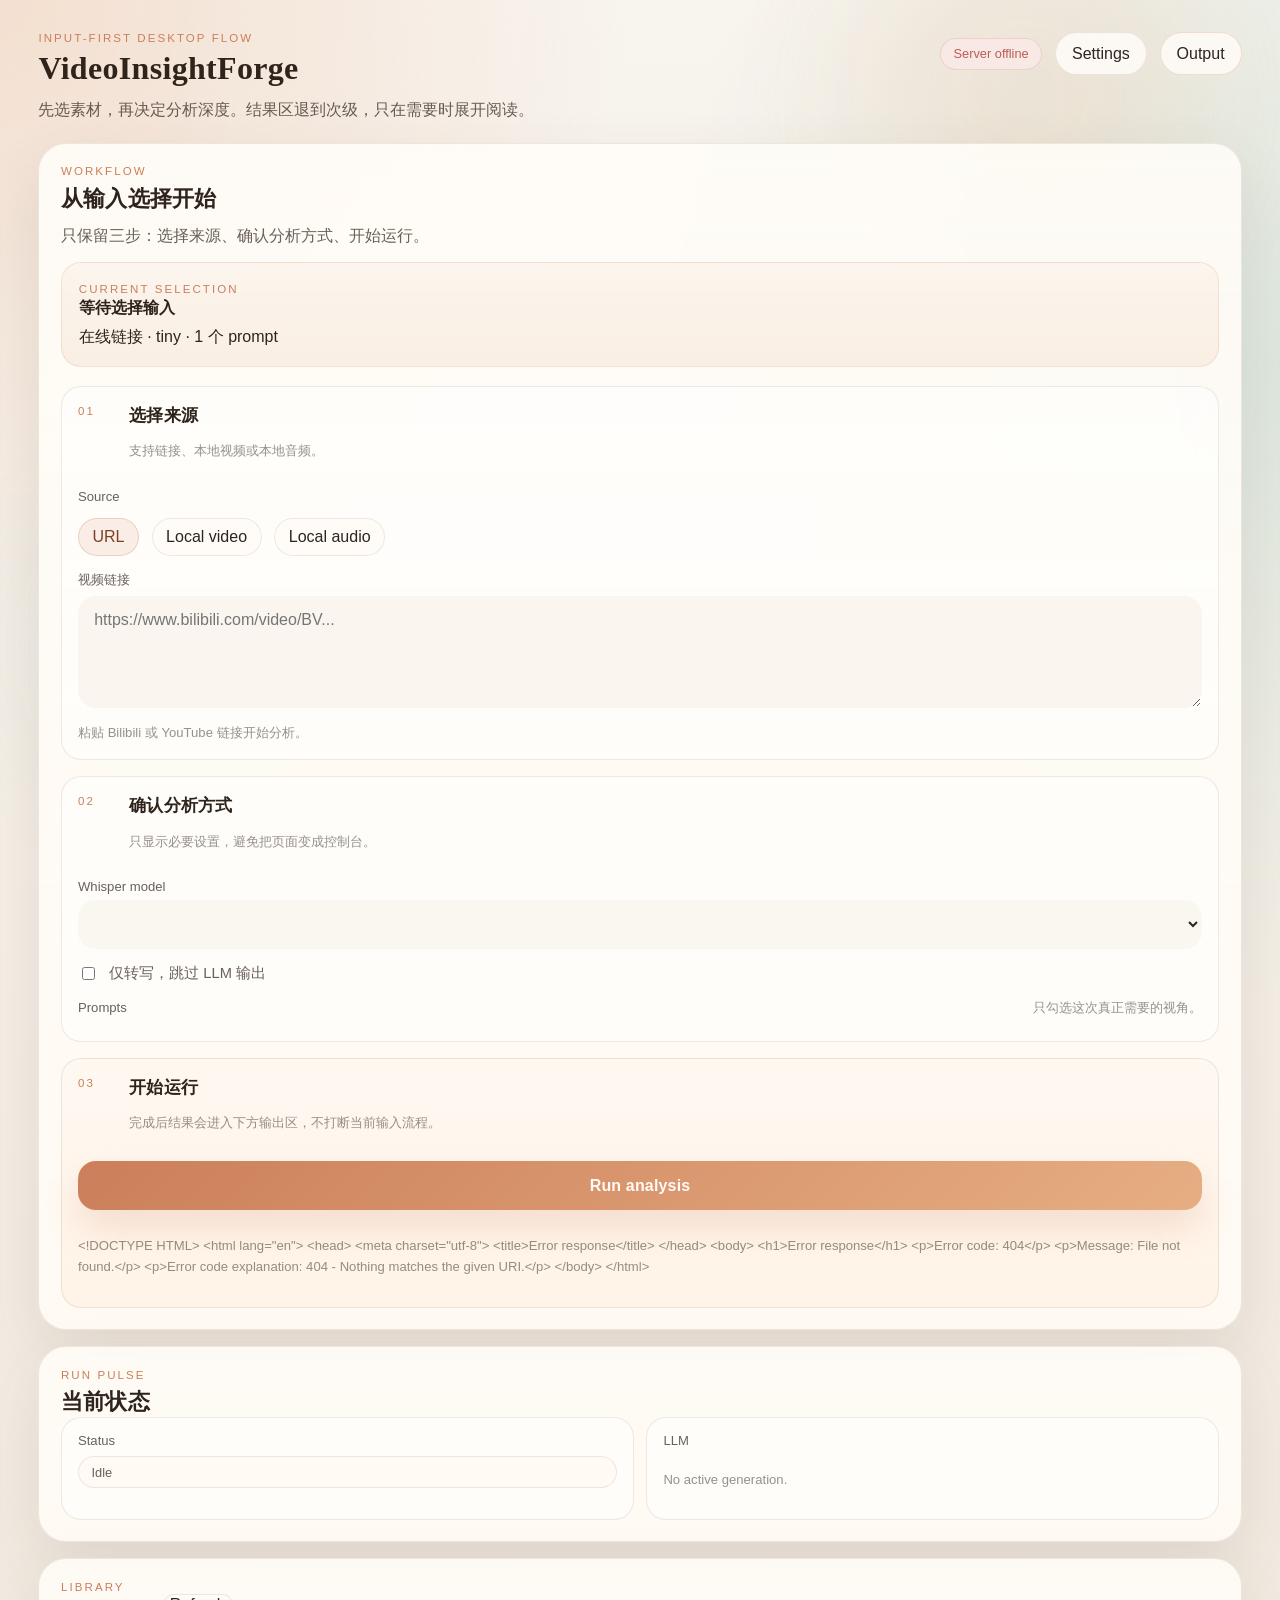
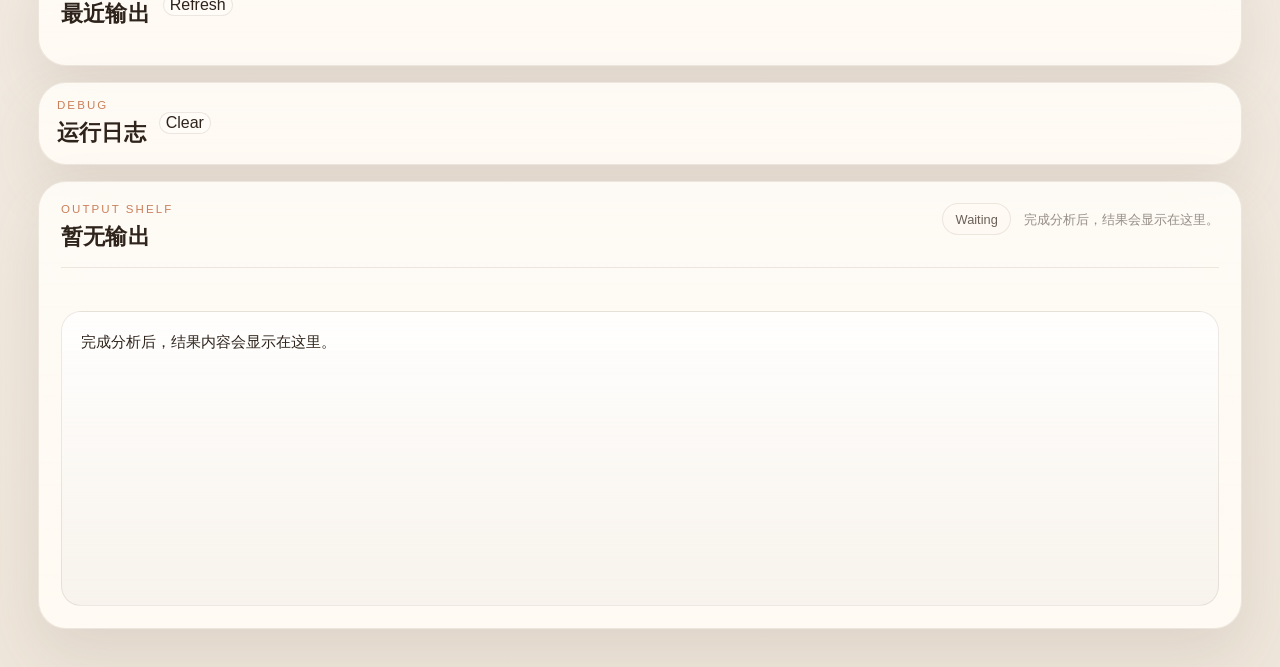
==== ui/index.html @ 90ad2d63 "Refine CRISPE prompt generation" ====
<!doctype html>
<html lang="zh-CN">
  <head>
    <meta charset="utf-8" />
    <meta name="viewport" content="width=device-width, initial-scale=1" />
    <title>VideoInsightForge</title>
    <link rel="stylesheet" href="/ui/styles.css" />
  </head>
  <body>
    <div class="backdrop backdrop-a"></div>
    <div class="backdrop backdrop-b"></div>

    <header class="topbar">
      <div class="brand-block">
        <p class="eyebrow">Input-first Desktop Flow</p>
        <h1>VideoInsightForge</h1>
        <p class="topbar-copy">先选素材，再决定分析深度。结果区退到次级，只在需要时展开阅读。</p>
      </div>
      <div class="topbar-actions">
        <span id="healthChip" class="status-chip muted">Connecting</span>
        <button id="settingsBtn" class="ghost-button">Settings</button>
        <button id="outputBtn" class="ghost-button strong">Output</button>
      </div>
    </header>

    <main class="workspace">
      <section class="panel intake-panel">
        <div class="panel-intro">
          <div>
            <p class="panel-kicker">Workflow</p>
            <h2>从输入选择开始</h2>
            <p class="section-copy">只保留三步：选择来源、确认分析方式、开始运行。</p>
          </div>
          <div class="selection-card">
            <span class="selection-label">Current selection</span>
            <strong id="selectionHeadline">等待选择输入</strong>
            <p id="selectionMeta" class="selection-meta">默认使用 URL 输入。</p>
          </div>
        </div>

        <div class="step-grid">
          <section class="step-card">
            <div class="step-head">
              <span class="step-index">01</span>
              <div>
                <h3>选择来源</h3>
                <p class="field-hint">支持链接、本地视频或本地音频。</p>
              </div>
            </div>

            <label class="section-label">Source</label>
            <div class="source-switch" id="sourceSwitch">
              <button data-kind="url" class="source-pill active">URL</button>
              <button data-kind="local_video" class="source-pill">Local video</button>
              <button data-kind="local_audio" class="source-pill">Local audio</button>
            </div>

            <div class="field-stack">
              <label for="sourceInput" id="sourceInputLabel" class="field-label">Video URL</label>
              <textarea
                id="sourceInput"
                class="text-input source-input"
                placeholder="https://www.bilibili.com/video/BV..."
              ></textarea>
            </div>

            <div class="field-row">
              <button id="browseBtn" class="ghost-button hidden">Choose file</button>
              <span id="sourceHint" class="field-hint">Paste a video URL to analyze.</span>
            </div>
          </section>

          <section class="step-card">
            <div class="step-head">
              <span class="step-index">02</span>
              <div>
                <h3>确认分析方式</h3>
                <p class="field-hint">只显示必要设置，避免把页面变成控制台。</p>
              </div>
            </div>

            <div class="field-stack compact">
              <label for="modelSize" class="field-label">Whisper model</label>
              <select id="modelSize" class="select-input"></select>
            </div>

            <label class="toggle-row">
              <input type="checkbox" id="noLlmToggle" />
              <span>仅转写，跳过 LLM 输出</span>
            </label>

            <div class="field-stack">
              <div class="field-row split">
                <label class="field-label">Prompts</label>
                <span id="promptHint" class="field-hint">只勾选这次真正需要的视角。</span>
              </div>
              <div id="promptList" class="prompt-grid"></div>
            </div>
          </section>

          <section class="step-card action-card">
            <div class="step-head">
              <span class="step-index">03</span>
              <div>
                <h3>开始运行</h3>
                <p class="field-hint">完成后结果会进入下方输出区，不打断当前输入流程。</p>
              </div>
            </div>

            <div class="action-stack">
              <button id="runBtn" class="primary-button">Run analysis</button>
              <p id="runSummary" class="field-hint">
                Idle. Choose an input first, then start a new analysis.
              </p>
            </div>
          </section>
        </div>
      </section>

      <aside class="utility-column">
        <section class="panel status-panel">
          <div class="panel-heading">
            <p class="panel-kicker">Run Pulse</p>
            <h2>当前状态</h2>
          </div>

          <div class="status-grid">
            <div class="info-tile">
              <span class="card-label">Status</span>
              <span id="jobStatus" class="status-chip muted">Idle</span>
            </div>
            <div class="info-tile">
              <span class="card-label">LLM</span>
              <p id="llmProgress" class="meta-copy">No active generation.</p>
            </div>
          </div>
        </section>

        <section class="panel recent-panel">
          <div class="card-header-row">
            <div>
              <p class="panel-kicker">Library</p>
              <h2>最近输出</h2>
            </div>
            <button id="refreshRecentBtn" class="inline-button">Refresh</button>
          </div>
          <div id="recentList" class="recent-list"></div>
        </section>

        <details class="panel log-panel">
          <summary class="card-header-row">
            <div>
              <p class="panel-kicker">Debug</p>
              <h2>运行日志</h2>
            </div>
            <button id="clearLogBtn" class="inline-button" type="button">Clear</button>
          </summary>
          <pre id="logOutput" class="log-output">No task activity yet.</pre>
        </details>
      </aside>

      <section class="panel reader-panel">
        <div class="reader-header">
          <div>
            <p class="panel-kicker">Output Shelf</p>
            <h2 id="resultTitle">暂无输出</h2>
          </div>
          <div class="reader-meta">
            <span id="platformPill" class="status-chip muted">Waiting</span>
            <span id="updatedMeta" class="meta-copy">完成分析后，结果会显示在这里。</span>
          </div>
        </div>

        <div id="resultTabs" class="result-tabs"></div>
        <div id="resultFiles" class="result-files"></div>

        <article class="reader-body">
          <pre id="readerContent" class="reader-content">完成分析后，结果内容会显示在这里。</pre>
        </article>
      </section>
    </main>

    <div id="settingsModal" class="modal hidden">
      <div class="modal-card">
        <div class="modal-header">
          <div>
            <p class="panel-kicker">Configuration</p>
            <h3>Runtime settings</h3>
          </div>
          <button id="closeSettingsBtn" class="inline-button">Close</button>
        </div>

        <div class="settings-grid">
          <label class="field-stack">
            <span class="field-label">Provider</span>
            <input id="providerInput" class="text-input" type="text" />
          </label>
          <label class="field-stack">
            <span class="field-label">API key</span>
            <input id="apiKeyInput" class="text-input" type="password" />
          </label>
          <label class="field-stack full">
            <span class="field-label">Base URL</span>
            <input id="baseUrlInput" class="text-input" type="text" />
          </label>
          <label class="field-stack full">
            <span class="field-label">LLM model</span>
            <input id="llmModelInput" class="text-input" type="text" />
          </label>
          <label class="field-stack">
            <span class="field-label">Default Whisper model</span>
            <select id="defaultWhisperInput" class="select-input"></select>
          </label>
        </div>

        <div class="modal-actions">
          <button id="saveSettingsBtn" class="primary-button">Save settings</button>
        </div>
      </div>
    </div>

    <script src="/ui/app.js"></script>
  </body>
</html>
---- ui/styles.css ----
:root {
  color-scheme: light;
  --bg: #f5efe6;
  --bg-soft: #fbf7f1;
  --panel: rgba(255, 252, 247, 0.9);
  --panel-strong: rgba(255, 250, 243, 0.98);
  --line: rgba(129, 109, 89, 0.14);
  --line-strong: rgba(129, 109, 89, 0.22);
  --text: #2f241c;
  --text-soft: rgba(47, 36, 28, 0.72);
  --text-faint: rgba(47, 36, 28, 0.5);
  --accent: #cb7f5a;
  --accent-strong: #e7ae83;
  --accent-soft: rgba(203, 127, 90, 0.12);
  --success: #34745d;
  --danger: #bb5d52;
  --shadow: 0 24px 60px rgba(100, 77, 55, 0.12);
  --radius: 28px;
  --radius-sm: 20px;
  --font-body: "Aptos", "Microsoft YaHei UI", "Segoe UI Variable Text", sans-serif;
  --font-display: "Palatino Linotype", "Georgia", serif;
  --font-mono: "Cascadia Mono", "Consolas", monospace;
}

* {
  box-sizing: border-box;
}

html,
body {
  margin: 0;
  min-height: 100%;
  color: var(--text);
  font-family: var(--font-body);
  background:
    radial-gradient(circle at top left, rgba(230, 170, 132, 0.28), transparent 24%),
    radial-gradient(circle at right 16%, rgba(192, 218, 206, 0.46), transparent 28%),
    linear-gradient(180deg, #f8f4ee 0%, #efe6db 100%);
}

body {
  position: relative;
}

button,
input,
textarea,
select {
  font: inherit;
}

.backdrop {
  position: fixed;
  border-radius: 999px;
  pointer-events: none;
  filter: blur(70px);
  opacity: 0.9;
}

.backdrop-a {
  width: 22rem;
  height: 22rem;
  top: -5rem;
  right: 6%;
  background: rgba(229, 171, 126, 0.18);
}

.backdrop-b {
  width: 18rem;
  height: 18rem;
  left: 4%;
  bottom: 12%;
  background: rgba(140, 175, 166, 0.18);
}

.topbar,
.panel-intro,
.step-head,
.topbar-actions,
.field-row,
.card-header-row,
.reader-meta,
.modal-actions,
.result-files,
.result-tabs,
.source-switch,
.status-grid {
  display: flex;
  gap: 0.8rem;
  align-items: center;
  flex-wrap: wrap;
}

.topbar {
  position: relative;
  z-index: 1;
  justify-content: space-between;
  align-items: flex-start;
  padding: 2rem 2.4rem 1.2rem;
}

.brand-block {
  max-width: 40rem;
}

.eyebrow,
.panel-kicker,
.selection-label,
.step-index {
  margin: 0 0 0.4rem;
  color: var(--accent);
  font-size: 0.72rem;
  letter-spacing: 0.18em;
  text-transform: uppercase;
}

h1,
h2,
h3 {
  margin: 0;
  font-family: var(--font-display);
  font-weight: 600;
  letter-spacing: 0.01em;
}

h1 {
  font-size: 2rem;
}

h2 {
  font-size: 1.38rem;
}

h3 {
  font-size: 1.08rem;
}

.topbar-copy,
.section-copy {
  margin: 0.6rem 0 0;
  color: var(--text-soft);
  line-height: 1.65;
}

.workspace {
  position: relative;
  z-index: 1;
  display: grid;
  grid-template-columns: minmax(0, 1.45fr) 340px;
  gap: 1rem;
  padding: 0 2.4rem 2.4rem;
}

.panel {
  min-height: 0;
  background: linear-gradient(180deg, var(--panel), var(--panel-strong));
  border: 1px solid var(--line);
  border-radius: var(--radius);
  box-shadow: var(--shadow);
  backdrop-filter: blur(18px);
}

.intake-panel,
.status-panel,
.recent-panel,
.reader-panel {
  padding: 1.35rem;
}

.intake-panel {
  display: flex;
  flex-direction: column;
  gap: 1.2rem;
}

.panel-intro {
  justify-content: space-between;
  align-items: stretch;
}

.selection-card {
  width: min(19rem, 100%);
  padding: 1rem 1.05rem;
  border-radius: var(--radius-sm);
  border: 1px solid rgba(203, 127, 90, 0.16);
  background: linear-gradient(180deg, rgba(252, 245, 237, 0.96), rgba(248, 239, 228, 0.96));
}

.selection-card strong {
  display: block;
  font-size: 1.02rem;
  font-family: var(--font-display);
}

.selection-meta {
  margin: 0.35rem 0 0;
  line-height: 1.55;
}

.step-grid {
  display: grid;
  grid-template-columns: repeat(3, minmax(0, 1fr));
  gap: 1rem;
}

.step-card,
.info-tile {
  border-radius: var(--radius-sm);
  border: 1px solid var(--line);
  background: rgba(255, 255, 255, 0.5);
}

.step-card {
  padding: 1rem;
  display: flex;
  flex-direction: column;
  gap: 0.9rem;
}

.action-card {
  justify-content: space-between;
  background:
    linear-gradient(180deg, rgba(255, 248, 241, 0.94), rgba(255, 243, 229, 0.94)),
    rgba(255, 255, 255, 0.6);
}

.step-head {
  align-items: flex-start;
  flex-wrap: nowrap;
}

.step-index {
  margin: 0;
  min-width: 2.4rem;
  padding-top: 0.12rem;
}

.utility-column {
  display: flex;
  flex-direction: column;
  gap: 1rem;
}

.status-grid {
  align-items: stretch;
}

.info-tile {
  flex: 1;
  padding: 0.95rem 1rem;
  display: flex;
  flex-direction: column;
  gap: 0.5rem;
}

.section-label,
.field-label,
.card-label {
  color: var(--text-soft);
  font-size: 0.82rem;
}

.field-stack {
  display: flex;
  flex-direction: column;
  gap: 0.45rem;
}

.field-stack.compact {
  gap: 0.35rem;
}

.field-row.split {
  justify-content: space-between;
}

.text-input,
.select-input {
  width: 100%;
  border: 1px solid transparent;
  border-radius: 18px;
  background: rgba(250, 246, 240, 0.96);
  color: var(--text);
  padding: 0.9rem 0.95rem;
  outline: none;
  transition: border-color 160ms ease, background 160ms ease, transform 160ms ease;
}

.text-input:focus,
.select-input:focus {
  border-color: var(--line-strong);
  background: #fffdf9;
  transform: translateY(-1px);
}

.source-input {
  min-height: 7rem;
  resize: vertical;
}

.field-hint,
.meta-copy {
  color: var(--text-faint);
  font-size: 0.82rem;
  line-height: 1.6;
}

.source-pill,
.ghost-button,
.inline-button,
.tab-button,
.file-pill,
.recent-card {
  border: 1px solid var(--line);
  border-radius: 999px;
  background: rgba(255, 252, 248, 0.84);
  color: var(--text);
  transition:
    border-color 160ms ease,
    background 160ms ease,
    transform 160ms ease,
    color 160ms ease,
    box-shadow 160ms ease;
}

.source-pill,
.ghost-button,
.inline-button,
.tab-button,
.file-pill {
  cursor: pointer;
}

.source-pill,
.tab-button,
.file-pill {
  padding: 0.58rem 0.84rem;
}

.ghost-button {
  padding: 0.72rem 1rem;
}

.ghost-button.strong {
  border-color: rgba(203, 127, 90, 0.24);
}

.primary-button {
  width: 100%;
  border: none;
  border-radius: 18px;
  background: linear-gradient(135deg, var(--accent), var(--accent-strong));
  color: #fffaf5;
  padding: 0.98rem 1.1rem;
  cursor: pointer;
  font-weight: 700;
  letter-spacing: 0.01em;
  box-shadow: 0 18px 36px rgba(203, 127, 90, 0.2);
  transition: transform 160ms ease, box-shadow 160ms ease, opacity 160ms ease;
}

.primary-button:hover:not(:disabled),
.ghost-button:hover,
.inline-button:hover,
.source-pill:hover,
.tab-button:hover,
.file-pill:hover,
.recent-card:hover {
  transform: translateY(-1px);
  box-shadow: 0 10px 24px rgba(121, 92, 67, 0.1);
}

.primary-button:hover:not(:disabled) {
  box-shadow: 0 22px 42px rgba(203, 127, 90, 0.24);
}

.primary-button:disabled,
.ghost-button:disabled {
  cursor: default;
  opacity: 0.5;
  box-shadow: none;
}

.source-pill.active,
.tab-button.active,
.recent-card.active {
  background: var(--accent-soft);
  border-color: rgba(203, 127, 90, 0.28);
  color: #7d4025;
}

.file-pill {
  font-size: 0.8rem;
  color: var(--text-soft);
}

.status-chip {
  display: inline-flex;
  align-items: center;
  min-height: 2rem;
  padding: 0.38rem 0.78rem;
  border-radius: 999px;
  border: 1px solid var(--line);
  font-size: 0.8rem;
  background: rgba(255, 250, 244, 0.92);
}

.status-chip.success {
  color: var(--success);
  border-color: rgba(52, 116, 93, 0.18);
  background: rgba(227, 241, 235, 0.84);
}

.status-chip.error {
  color: var(--danger);
  border-color: rgba(187, 93, 82, 0.18);
  background: rgba(249, 233, 231, 0.9);
}

.status-chip.muted {
  color: var(--text-soft);
}

.toggle-row {
  display: flex;
  align-items: center;
  gap: 0.7rem;
  color: var(--text-soft);
  font-size: 0.92rem;
}

.toggle-row input,
.prompt-option input {
  accent-color: var(--accent);
}

.prompt-grid {
  display: grid;
  grid-template-columns: 1fr;
  gap: 0.65rem;
}

.prompt-option {
  display: flex;
  gap: 0.6rem;
  align-items: flex-start;
  padding: 0.8rem 0.88rem;
  border-radius: 18px;
  border: 1px solid var(--line);
  background: rgba(255, 255, 255, 0.55);
}

.prompt-option input {
  margin-top: 0.18rem;
}

.prompt-copy strong {
  display: block;
  font-size: 0.92rem;
}

.prompt-copy span {
  display: block;
  margin-top: 0.16rem;
  color: var(--text-faint);
  font-size: 0.78rem;
}

.action-stack {
  display: flex;
  flex-direction: column;
  gap: 0.75rem;
}

.recent-panel,
.reader-panel {
  display: flex;
  flex-direction: column;
  gap: 0.9rem;
}

.recent-list {
  display: flex;
  flex-direction: column;
  gap: 0.7rem;
  overflow: auto;
  min-height: 0;
  max-height: 25rem;
}

.recent-card {
  border-radius: 20px;
  padding: 0.9rem;
  cursor: pointer;
  text-align: left;
}

.recent-title {
  margin: 0;
  font-size: 0.96rem;
  font-weight: 600;
}

.recent-meta,
.recent-preview {
  margin: 0.42rem 0 0;
  color: var(--text-faint);
  font-size: 0.8rem;
  line-height: 1.55;
}

.recent-preview {
  display: -webkit-box;
  -webkit-line-clamp: 2;
  -webkit-box-orient: vertical;
  overflow: hidden;
}

.log-panel {
  padding: 0;
  overflow: hidden;
}

.log-panel summary {
  list-style: none;
  cursor: pointer;
  padding: 1rem 1.1rem;
}

.log-panel summary::-webkit-details-marker {
  display: none;
}

.log-output {
  margin: 0;
  padding: 0 1.1rem 1.1rem;
  max-height: 16rem;
  overflow: auto;
  color: rgba(47, 36, 28, 0.84);
  line-height: 1.65;
  white-space: pre-wrap;
  font-family: var(--font-mono);
  font-size: 0.88rem;
}

.reader-panel {
  grid-column: 1 / -1;
  min-height: 28rem;
}

.reader-header {
  display: flex;
  justify-content: space-between;
  gap: 1rem;
  align-items: flex-start;
  padding-bottom: 0.95rem;
  border-bottom: 1px solid var(--line);
}

.reader-meta {
  justify-content: flex-end;
}

.reader-body {
  min-height: 0;
  flex: 1;
  border-radius: calc(var(--radius) - 8px);
  border: 1px solid var(--line);
  background:
    linear-gradient(180deg, rgba(255, 255, 255, 0.48), rgba(247, 242, 235, 0.92)),
    rgba(255, 255, 255, 0.65);
  overflow: auto;
}

.reader-content {
  margin: 0;
  min-height: 100%;
  padding: 1.2rem;
  color: var(--text);
  line-height: 1.72;
  white-space: pre-wrap;
  font-family: var(--font-mono);
  font-size: 0.92rem;
}

.hidden {
  display: none !important;
}

.modal {
  position: fixed;
  inset: 0;
  display: grid;
  place-items: center;
  background: rgba(91, 67, 46, 0.12);
  backdrop-filter: blur(8px);
  z-index: 4;
}

.modal-card {
  width: min(760px, calc(100vw - 2rem));
  border-radius: 28px;
  border: 1px solid var(--line-strong);
  background: linear-gradient(180deg, rgba(255, 251, 247, 0.98), rgba(248, 241, 231, 0.98));
  box-shadow: var(--shadow);
  padding: 1.35rem;
}

.modal-header {
  display: flex;
  justify-content: space-between;
  gap: 1rem;
  align-items: flex-start;
}

.settings-grid {
  margin-top: 1rem;
  display: grid;
  grid-template-columns: repeat(2, minmax(0, 1fr));
  gap: 0.9rem;
}

.settings-grid .full {
  grid-column: 1 / -1;
}

@media (max-width: 1280px) {
  .workspace {
    grid-template-columns: 1fr;
  }

  .step-grid {
    grid-template-columns: 1fr;
  }

  .selection-card {
    width: 100%;
  }
}

@media (max-width: 980px) {
  .topbar {
    padding: 1.35rem 1rem 1rem;
  }

  .workspace {
    padding: 0 1rem 1rem;
  }

  .panel-intro,
  .reader-header,
  .modal-header {
    flex-direction: column;
  }

  .settings-grid {
    grid-template-columns: 1fr;
  }
}
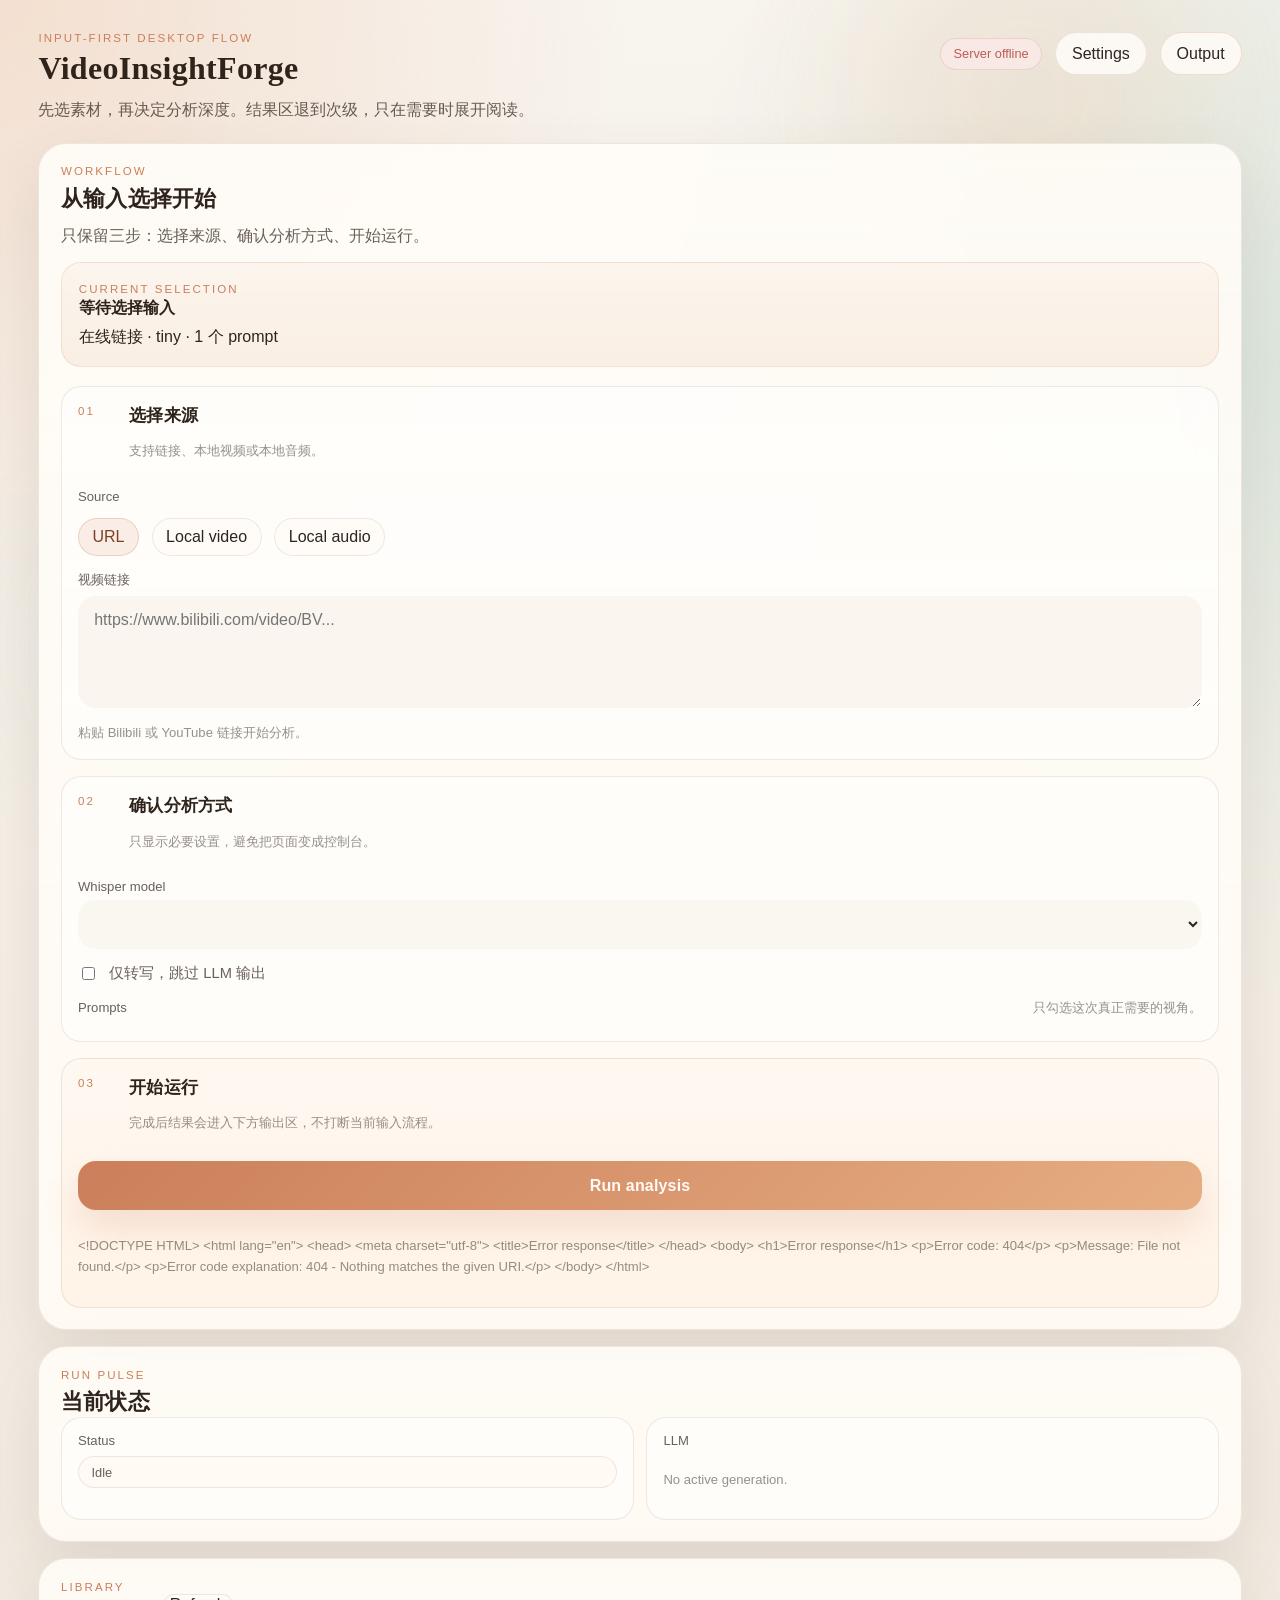
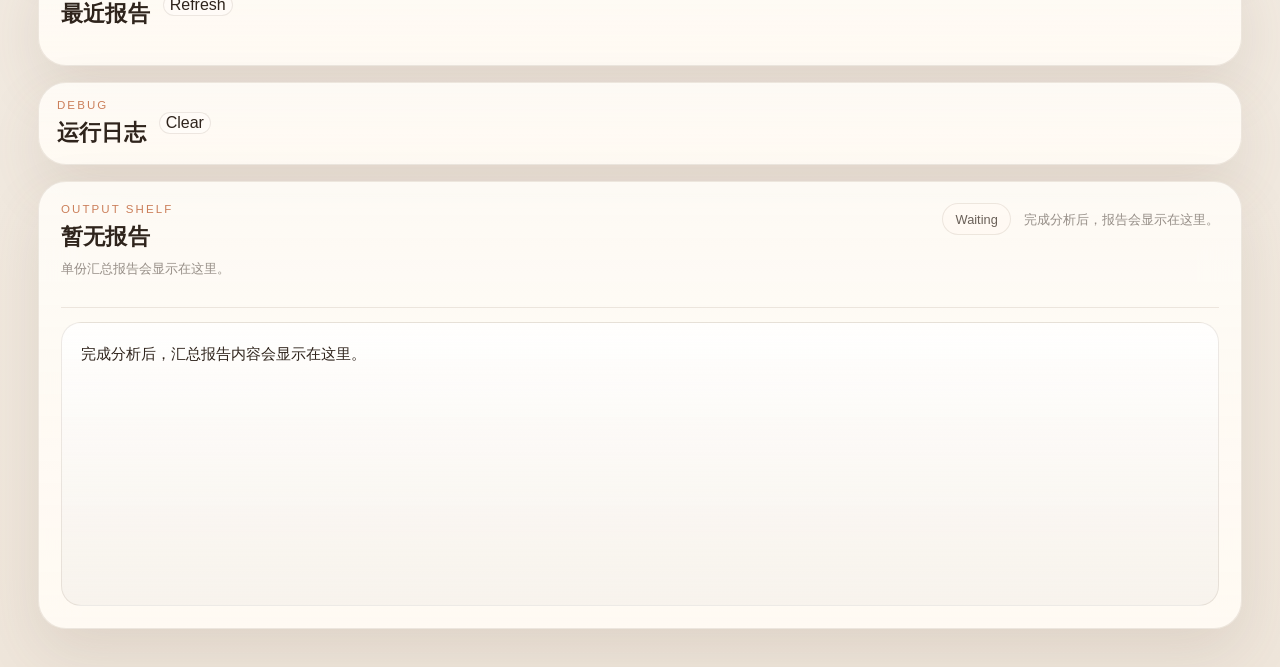
==== commit 27dc3371: "Improve prompt crafting and summary" ====
--- a/ui/index.html
+++ b/ui/index.html
@@ -110,7 +110,7 @@
             <div class="action-stack">
               <button id="runBtn" class="primary-button">Run analysis</button>
               <p id="runSummary" class="field-hint">
-                Idle. Choose an input first, then start a new analysis.
+                Idle. Choose an input first, then generate one consolidated report.
               </p>
             </div>
           </section>
@@ -140,7 +140,7 @@
           <div class="card-header-row">
             <div>
               <p class="panel-kicker">Library</p>
-              <h2>最近输出</h2>
+              <h2>最近报告</h2>
             </div>
             <button id="refreshRecentBtn" class="inline-button">Refresh</button>
           </div>
@@ -163,19 +163,17 @@
         <div class="reader-header">
           <div>
             <p class="panel-kicker">Output Shelf</p>
-            <h2 id="resultTitle">暂无输出</h2>
+            <h2 id="resultTitle">暂无报告</h2>
+            <p id="outputMeta" class="meta-copy">单份汇总报告会显示在这里。</p>
           </div>
           <div class="reader-meta">
             <span id="platformPill" class="status-chip muted">Waiting</span>
-            <span id="updatedMeta" class="meta-copy">完成分析后，结果会显示在这里。</span>
-          </div>
-        </div>
-
-        <div id="resultTabs" class="result-tabs"></div>
-        <div id="resultFiles" class="result-files"></div>
+            <span id="updatedMeta" class="meta-copy">完成分析后，报告会显示在这里。</span>
+          </div>
+        </div>
 
         <article class="reader-body">
-          <pre id="readerContent" class="reader-content">完成分析后，结果内容会显示在这里。</pre>
+          <pre id="readerContent" class="reader-content">完成分析后，汇总报告内容会显示在这里。</pre>
         </article>
       </section>
     </main>
--- a/ui/styles.css
+++ b/ui/styles.css
@@ -81,8 +81,6 @@
 .card-header-row,
 .reader-meta,
 .modal-actions,
-.result-files,
-.result-tabs,
 .source-switch,
 .status-grid {
   display: flex;
@@ -561,6 +559,11 @@
   justify-content: flex-end;
 }
 
+.reader-header > div:first-child .meta-copy {
+  display: block;
+  margin-top: 0.38rem;
+}
+
 .reader-body {
   min-height: 0;
   flex: 1;
